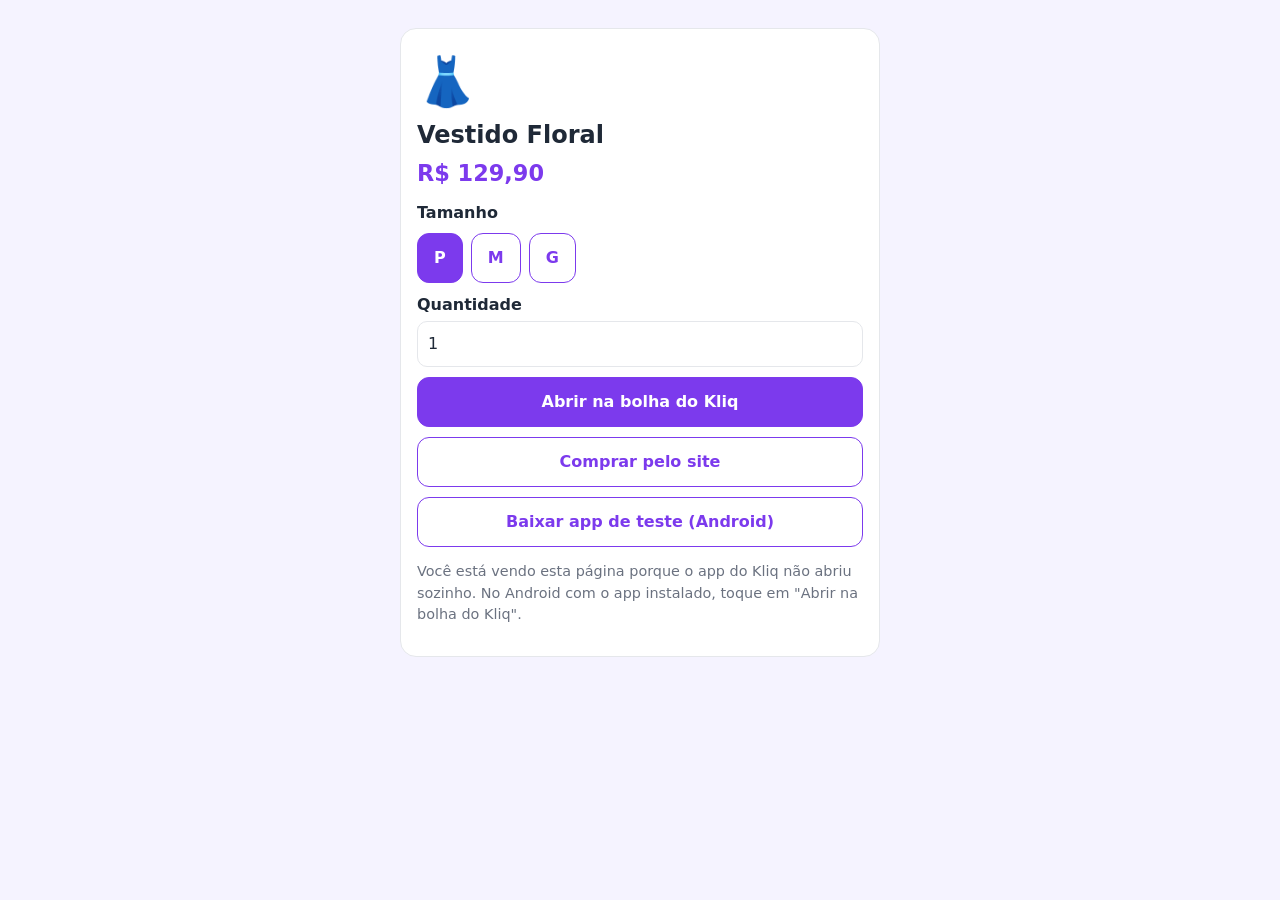
==== kliq/p/2/index.html @ 05d6072d "feat: publica página de teste do Kliq Links de produto, checkout de teste e assetlinks.json para o A" ====
<!doctype html>
<html lang="pt-BR">
<head>
  <meta charset="utf-8">
  <meta name="viewport" content="width=device-width, initial-scale=1">
  <title>Kliq • produto</title>
  <link rel="stylesheet" href="/kliq/estilo.css">
  <script src="/kliq/catalogo.js"></script>
</head>
<body>
  <!--
    Esta página só aparece quando o link NÃO acionou o app direto:
    o app não está instalado, o Instagram abriu o link no navegador dele, ou é iPhone/computador.
    O mesmo arquivo é usado para todos os produtos; o id vem do endereço (/kliq/p/<id>/).
  -->
  <main>
    <div class="cartao" id="produto">
      <div class="emoji" id="emoji"></div>
      <h1 id="nome"></h1>
      <div class="preco" id="preco"></div>
      <label id="rotulo-da-opcao"></label>
      <div class="opcoes" id="opcoes"></div>
      <label for="quantidade">Quantidade</label>
      <input id="quantidade" type="number" min="1" value="1">

      <a class="botao principal" id="abrir-na-bolha">Abrir na bolha do Kliq</a>
      <a class="botao" id="comprar-pelo-site">Comprar pelo site</a>
      <a class="botao" href="/kliq/#baixar">Baixar app de teste (Android)</a>
      <p class="nota">Você está vendo esta página porque o app do Kliq não abriu sozinho. No Android com o app instalado, toque em "Abrir na bolha do Kliq".</p>
    </div>
    <div class="cartao escondido" id="nao-encontrado">
      <h1>Produto não encontrado</h1>
      <a class="botao" href="/kliq/">Ver produtos de teste</a>
    </div>
  </main>
  <script>
    const id = (location.pathname.match(/\/p\/([^/]+)/) || [])[1];
    const produto = buscarProduto(id);
    if (!produto) {
      document.getElementById("produto").classList.add("escondido");
      document.getElementById("nao-encontrado").classList.remove("escondido");
    } else {
      let opcaoEscolhida = produto.opcoes[0];
      document.title = `Kliq • ${produto.nome}`;
      document.getElementById("emoji").textContent = produto.emoji;
      document.getElementById("nome").textContent = produto.nome;
      document.getElementById("preco").textContent = formatarPreco(produto.precoEmCentavos);
      document.getElementById("rotulo-da-opcao").textContent = produto.rotuloDaOpcao;
      document.getElementById("abrir-na-bolha").href = linkParaAbrirNaBolha(produto.id);

      const quantidade = document.getElementById("quantidade");
      const comprar = document.getElementById("comprar-pelo-site");
      const atualizarCompra = () => {
        const valor = Math.max(1, Number.parseInt(quantidade.value, 10) || 1);
        comprar.href = linkDoCheckout([{ produtoId: produto.id, opcao: opcaoEscolhida, quantidade: valor }]);
      };

      const opcoes = document.getElementById("opcoes");
      const desenharOpcoes = () => {
        opcoes.replaceChildren(...produto.opcoes.map((opcao) => {
          const botao = document.createElement("button");
          botao.className = opcao === opcaoEscolhida ? "botao principal" : "botao";
          botao.textContent = opcao;
          botao.onclick = () => { opcaoEscolhida = opcao; desenharOpcoes(); atualizarCompra(); };
          return botao;
        }));
      };
      quantidade.oninput = atualizarCompra;
      desenharOpcoes();
      atualizarCompra();
    }
  </script>
</body>
</html>
---- kliq/estilo.css ----
:root {
  --cor-principal: #7c3aed;
  --cor-texto: #1f2937;
  --cor-secundaria: #6b7280;
  --cor-fundo: #f5f3ff;
  --cor-cartao: #ffffff;
  --cor-borda: #e5e7eb;
}

@media (prefers-color-scheme: dark) {
  :root {
    --cor-texto: #f3f4f6;
    --cor-secundaria: #9ca3af;
    --cor-fundo: #111827;
    --cor-cartao: #1f2937;
    --cor-borda: #374151;
  }
}

* { box-sizing: border-box; }

body {
  margin: 0;
  padding: 16px;
  font-family: system-ui, -apple-system, "Segoe UI", Roboto, sans-serif;
  color: var(--cor-texto);
  background: var(--cor-fundo);
  line-height: 1.5;
}

main { max-width: 480px; margin: 0 auto; }

h1 { font-size: 1.5rem; margin: 0 0 4px; }
h2 { font-size: 1.15rem; margin: 24px 0 8px; }

.cartao {
  background: var(--cor-cartao);
  border: 1px solid var(--cor-borda);
  border-radius: 16px;
  padding: 16px;
  margin: 12px 0;
}

.emoji { font-size: 3rem; }
.preco { font-size: 1.4rem; font-weight: 700; color: var(--cor-principal); }
.nota { color: var(--cor-secundaria); font-size: 0.9rem; }

.botao {
  display: block;
  width: 100%;
  margin: 10px 0;
  padding: 12px 16px;
  border-radius: 12px;
  border: 1px solid var(--cor-principal);
  background: transparent;
  color: var(--cor-principal);
  font: inherit;
  font-weight: 700;
  text-align: center;
  text-decoration: none;
  cursor: pointer;
}

.botao.principal { background: var(--cor-principal); color: #fff; }

.opcoes { display: flex; flex-wrap: wrap; gap: 8px; margin: 8px 0; }
.opcoes .botao { display: inline-block; width: auto; margin: 0; }

label { display: block; margin-top: 10px; font-weight: 600; }

input, select, textarea {
  width: 100%;
  margin-top: 4px;
  padding: 10px;
  border-radius: 10px;
  border: 1px solid var(--cor-borda);
  background: var(--cor-cartao);
  color: var(--cor-texto);
  font: inherit;
}

.item { display: flex; justify-content: space-between; gap: 8px; padding: 6px 0; border-bottom: 1px solid var(--cor-borda); }
.total { font-size: 1.2rem; font-weight: 700; margin-top: 12px; }
.escondido { display: none; }
code { word-break: break-all; }
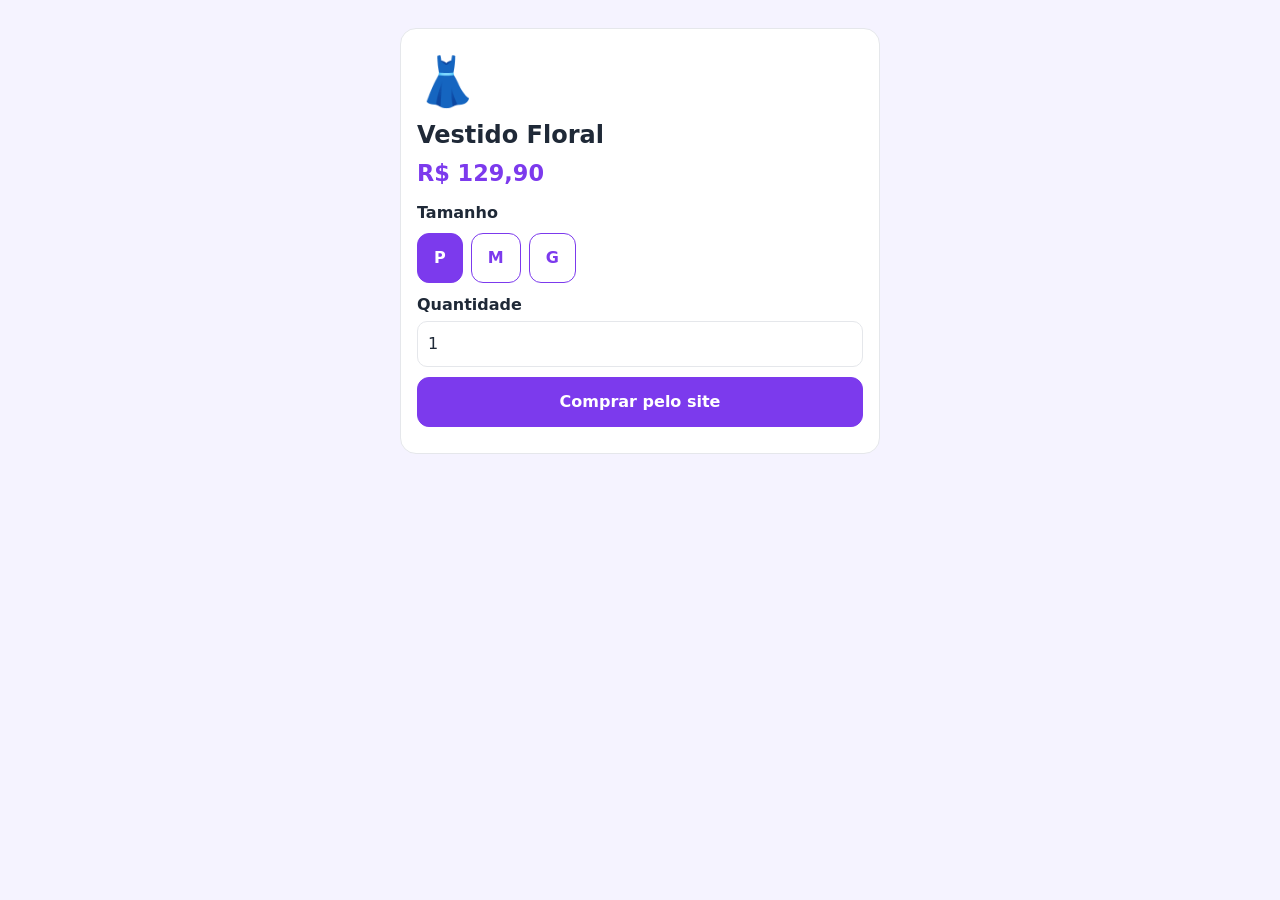
==== commit 1ecef6fa: "feat: mostra o botão da bolha no topo da página do produto no Android No Instagram o link abre no na" ====
--- a/kliq/p/2/index.html
+++ b/kliq/p/2/index.html
@@ -15,6 +15,8 @@
   -->
   <main>
     <div class="cartao" id="produto">
+      <!-- No Instagram o link abre nesta página, numa janela por cima da live; por isso o botão da bolha fica no topo. -->
+      <a class="botao principal escondido" id="abrir-na-bolha">Ver na bolha do Kliq</a>
       <div class="emoji" id="emoji"></div>
       <h1 id="nome"></h1>
       <div class="preco" id="preco"></div>
@@ -23,10 +25,9 @@
       <label for="quantidade">Quantidade</label>
       <input id="quantidade" type="number" min="1" value="1">
 
-      <a class="botao principal" id="abrir-na-bolha">Abrir na bolha do Kliq</a>
-      <a class="botao" id="comprar-pelo-site">Comprar pelo site</a>
-      <a class="botao" href="/kliq/#baixar">Baixar app de teste (Android)</a>
-      <p class="nota">Você está vendo esta página porque o app do Kliq não abriu sozinho. No Android com o app instalado, toque em "Abrir na bolha do Kliq".</p>
+      <a class="botao principal" id="comprar-pelo-site">Comprar pelo site</a>
+      <a class="botao escondido" id="baixar-app" href="/kliq/#baixar">Baixar app de teste (Android)</a>
+      <p class="nota escondido" id="nota-android">Tem o app do Kliq? Toque em "Ver na bolha do Kliq" no topo e depois feche esta janela para voltar à live.</p>
     </div>
     <div class="cartao escondido" id="nao-encontrado">
       <h1>Produto não encontrado</h1>
@@ -47,6 +48,12 @@
       document.getElementById("preco").textContent = formatarPreco(produto.precoEmCentavos);
       document.getElementById("rotulo-da-opcao").textContent = produto.rotuloDaOpcao;
       document.getElementById("abrir-na-bolha").href = linkParaAbrirNaBolha(produto.id);
+      // A bolha só existe no app Android; no iPhone e no computador a compra é só pelo site.
+      if (/Android/i.test(navigator.userAgent)) {
+        for (const id of ["abrir-na-bolha", "baixar-app", "nota-android"]) {
+          document.getElementById(id).classList.remove("escondido");
+        }
+      }
 
       const quantidade = document.getElementById("quantidade");
       const comprar = document.getElementById("comprar-pelo-site");
